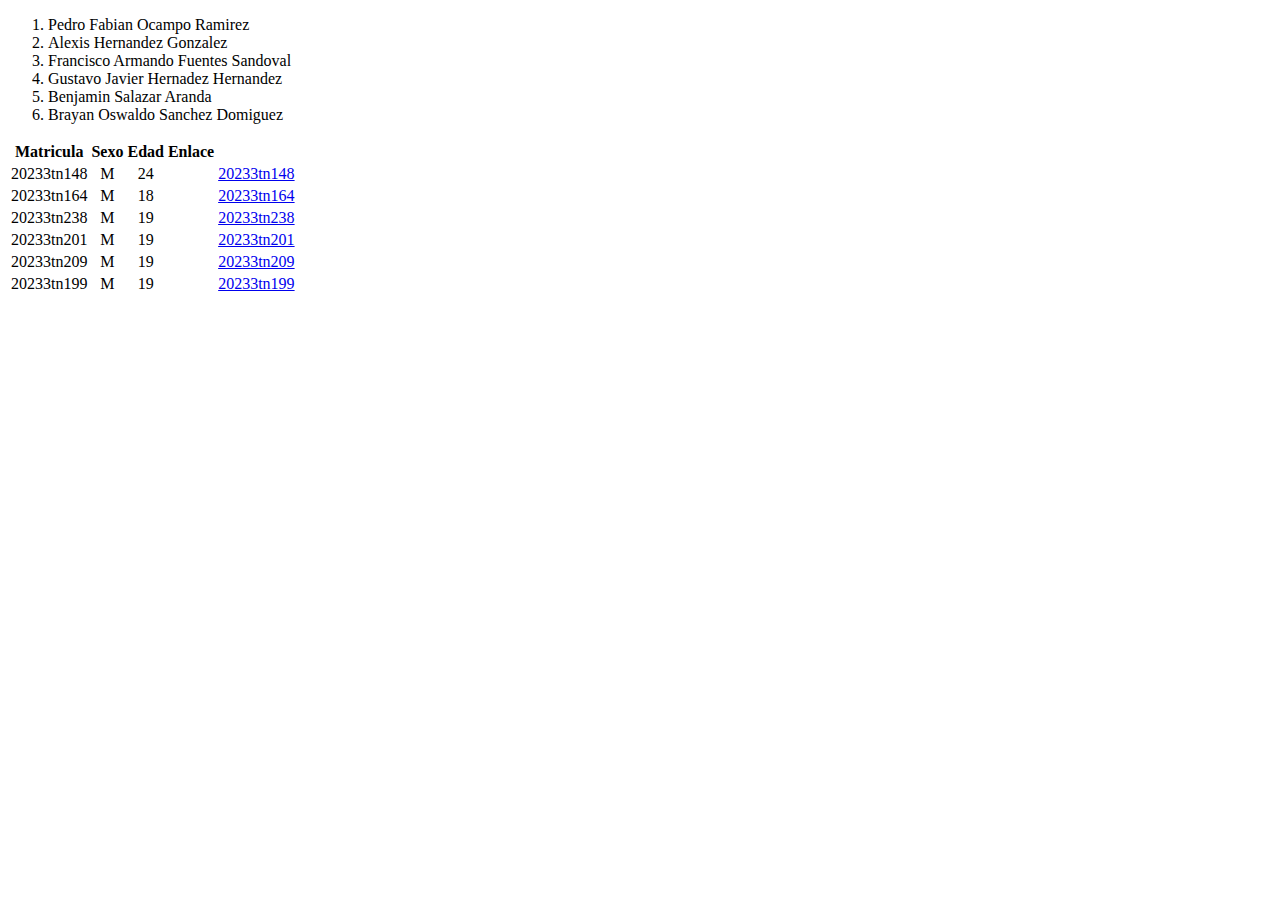
==== index.html @ ef7c1f0e "index" ====
<!DOCTYPE html>
<html lang="en">
<head>
    <meta charset="UTF-8">
    <meta name="viewport" content="width=device-width, initial-scale=1.0">
    <title>Divine Systems</title>
</head>
<body>
    <src img="logo.jpg" alt=""></src>
    <ol>
        <li>Pedro Fabian Ocampo Ramirez</li>
        <li>Alexis Hernandez Gonzalez</li>
        <li>Francisco Armando Fuentes Sandoval</li>
        <li>Gustavo Javier Hernadez Hernandez</li>
        <li>Benjamin Salazar Aranda</li>
        <li>Brayan Oswaldo Sanchez Domiguez</li>
    </ol>
    <table>
        <tr>
            <th align="center">Matricula</th>
            <th align="center">Sexo</th>
            <th align="center">Edad</th>
            <th align="center">Enlace</th>
        </tr>
        <tr>
            <td align="center">20233tn148</td>
            <td align="center">M</td>
            <td align="center">24</td>
            <td align="center"><a></a></td>
            <td align="center"><a href="INTEGRANTES/20233TN148">20233tn148</a></td>
        </tr>

        <tr>
            <td align="center">20233tn164</td>
            <td align="center">M</td>
            <td align="center">18</td>
            <td align="center"><a></a></td>
            <td align="center"><a href="INTEGRANTES/20233TN164">20233tn164</a></td>
        </tr>

        <tr>
            <td align="center">20233tn238</td>
            <td align="center">M</td>
            <td align="center">19</td>
            <td align="center"><a></a></td>
            <td align="center"><a href="INTEGRANTES/20233TN238">20233tn238</a></td>
        </tr>
        <tr>
            <td align="center">20233tn201</td>
            <td align="center">M</td>
            <td align="center">19</td>
            <td align="center"><a></a></td>
            <td align="center"><a href="INTEGRANTES/20233TN201">20233tn201</a></td>
        </tr>
        <tr>
            <td align="center">20233tn209</td>
            <td align="center">M</td>
            <td align="center">19</td>
            <td align="center"><a></a></td>
            <td align="center"><a href="INTEGRANTES/20233TN209">20233tn209</a></td>
        </tr>
        <tr>
            <td align="center">20233tn199</td>
            <td align="center">M</td>
            <td align="center">19</td>
            <td align="center"><a></a></td>
            <td align="center"><a href="INTEGRANTES/20233TN199">20233tn199</a></td>
        </tr>

    </table>
</body>
</html>
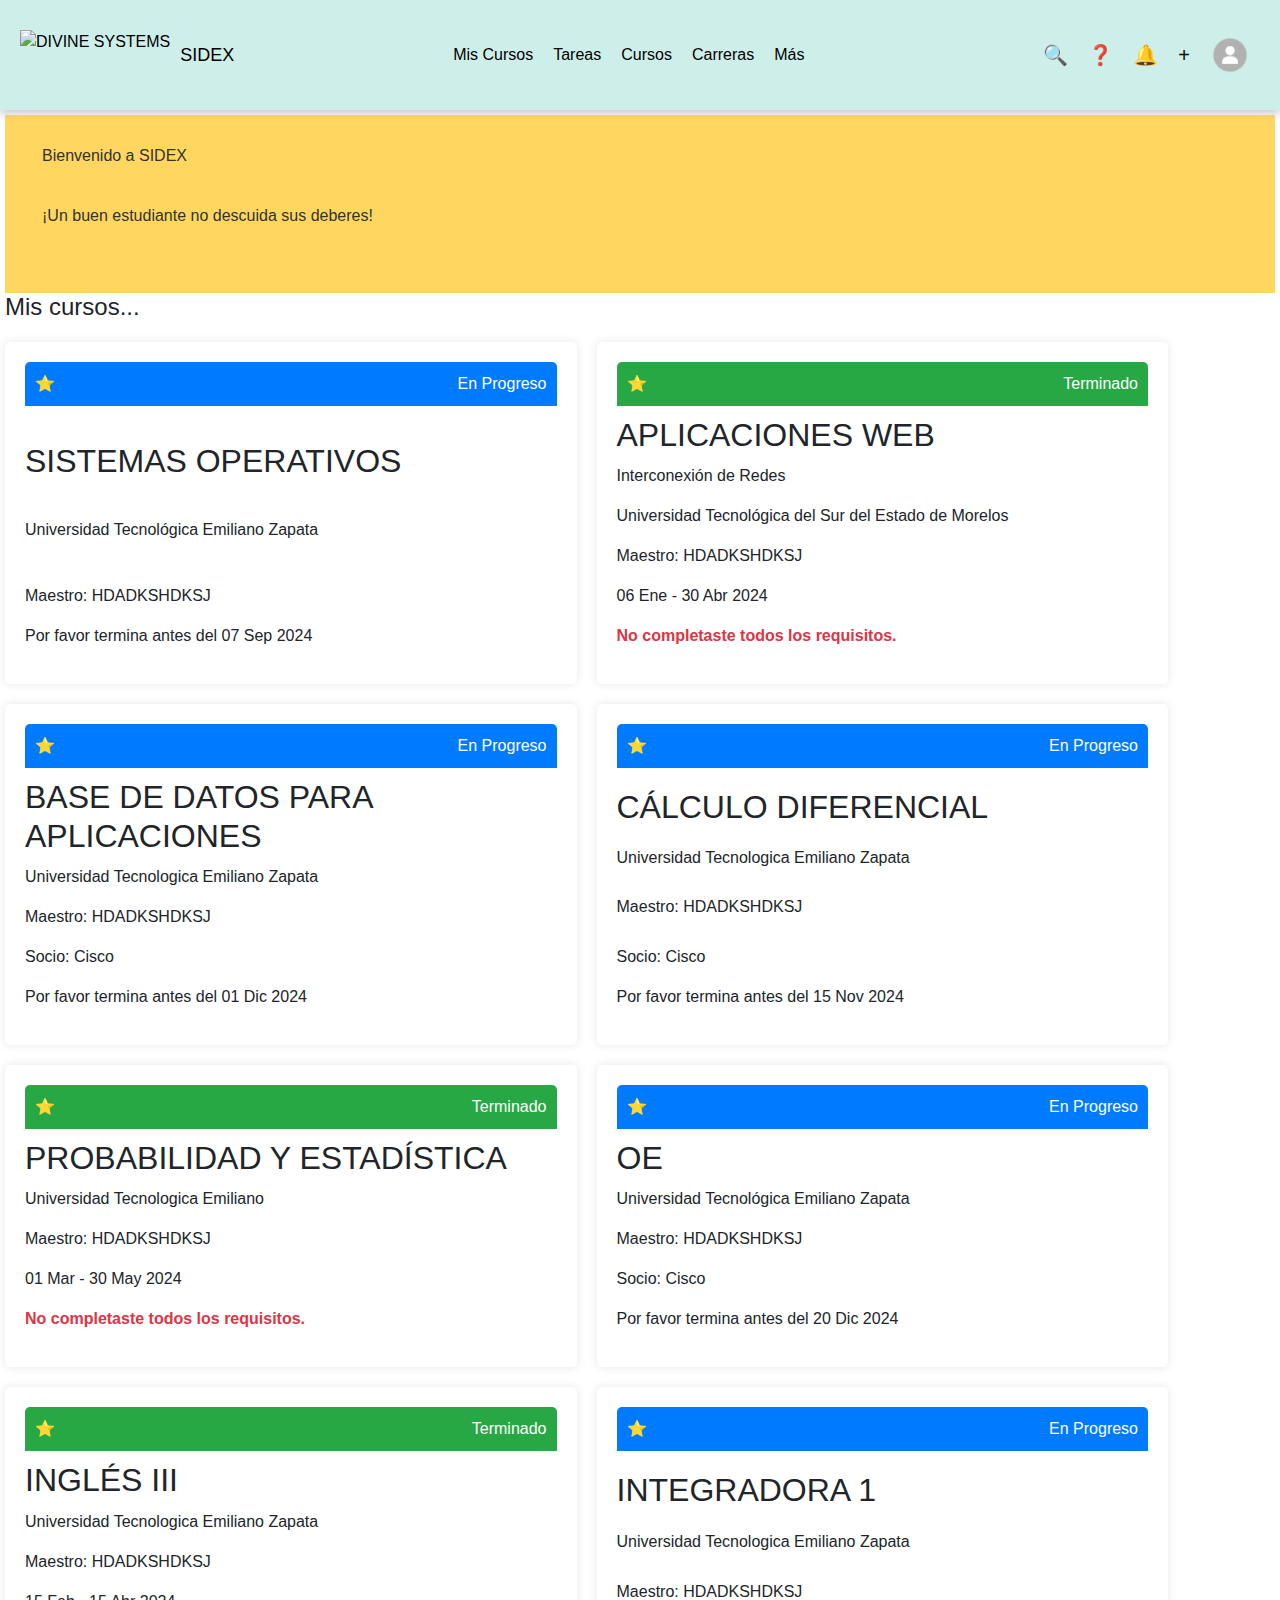
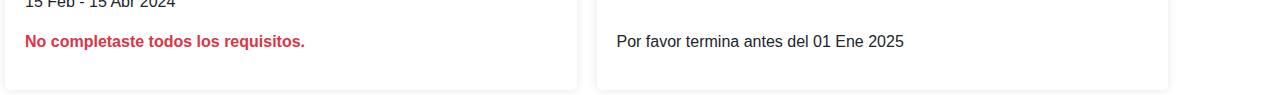
==== commit 075ade6d: "Divine Systems INDEX" ====
--- a/index.html
+++ b/index.html
@@ -1,72 +1,192 @@
-<!DOCTYPE html>
-<html lang="en">
-<head>
-    <meta charset="UTF-8">
-    <meta name="viewport" content="width=device-width, initial-scale=1.0">
-    <title>Divine Systems</title>
-</head>
-<body>
-    <src img="logo.jpg" alt=""></src>
-    <ol>
-        <li>Pedro Fabian Ocampo Ramirez</li>
-        <li>Alexis Hernandez Gonzalez</li>
-        <li>Francisco Armando Fuentes Sandoval</li>
-        <li>Gustavo Javier Hernadez Hernandez</li>
-        <li>Benjamin Salazar Aranda</li>
-        <li>Brayan Oswaldo Sanchez Domiguez</li>
-    </ol>
-    <table>
-        <tr>
-            <th align="center">Matricula</th>
-            <th align="center">Sexo</th>
-            <th align="center">Edad</th>
-            <th align="center">Enlace</th>
-        </tr>
-        <tr>
-            <td align="center">20233tn148</td>
-            <td align="center">M</td>
-            <td align="center">24</td>
-            <td align="center"><a></a></td>
-            <td align="center"><a href="INTEGRANTES/20233TN148">20233tn148</a></td>
-        </tr>
-
-        <tr>
-            <td align="center">20233tn164</td>
-            <td align="center">M</td>
-            <td align="center">18</td>
-            <td align="center"><a></a></td>
-            <td align="center"><a href="INTEGRANTES/20233TN164">20233tn164</a></td>
-        </tr>
-
-        <tr>
-            <td align="center">20233tn238</td>
-            <td align="center">M</td>
-            <td align="center">19</td>
-            <td align="center"><a></a></td>
-            <td align="center"><a href="INTEGRANTES/20233TN238">20233tn238</a></td>
-        </tr>
-        <tr>
-            <td align="center">20233tn201</td>
-            <td align="center">M</td>
-            <td align="center">19</td>
-            <td align="center"><a></a></td>
-            <td align="center"><a href="INTEGRANTES/20233TN201">20233tn201</a></td>
-        </tr>
-        <tr>
-            <td align="center">20233tn209</td>
-            <td align="center">M</td>
-            <td align="center">19</td>
-            <td align="center"><a></a></td>
-            <td align="center"><a href="INTEGRANTES/20233TN209">20233tn209</a></td>
-        </tr>
-        <tr>
-            <td align="center">20233tn199</td>
-            <td align="center">M</td>
-            <td align="center">19</td>
-            <td align="center"><a></a></td>
-            <td align="center"><a href="INTEGRANTES/20233TN199">20233tn199</a></td>
-        </tr>
-
-    </table>
-</body>
-</html>+<!DOCTYPE html>
+<html lang="es">
+<head>
+    <meta charset="UTF-8">
+    <meta name="viewport" content="width=device-width, initial-scale=1.0">
+    <title>SIDEX</title>
+    <link rel="stylesheet" href="CSS/bootstrap.css">
+    <link rel="stylesheet" href="CSS/index.css">
+
+</head>
+<body class="froid">
+    <header>
+        <div class="logo">
+            <img src="IMG/DIVINE-SYSTEMS-LOGO.png" alt="DIVINE SYSTEMS">
+            <span> SIDEX </span>
+        </div>
+        <nav>
+            <ul>
+                <li><a href="#">Mis Cursos</a></li>
+                <li><a href="#">Tareas</a></li>
+                <li><a href="#">Cursos</a></li>
+                <li><a href="#">Carreras</a></li>
+                <li><a href="#">Más</a></li>
+            </ul>
+        </nav>
+        <div class="right-section">
+            <span class="icon">🔍</span>
+            <span class="icon">❓</span>
+            <span class="icon">🔔</span>
+            <span id="add-class-btn-span" class="icon">+</span>
+            <div class="fotoPerfil">
+                <a href="configurar_perfil.html">
+                    <img src="IMG/PICTURE_PROFILE_DEFAULT.png" alt="Foto de perfil" class="user-info">
+                </a>
+            </div>
+        </div>
+    </header>
+    
+    <main>
+        <div class="notifications">
+            <div class="alert" id="netacad-maintenance">Bienvenido a SIDEX</div>
+            <div class="alert" id="skillsforall-maintenance">¡Un buen estudiante no descuida sus deberes!</div>
+            <div class="alert" id="current-date"></div>
+        </div>
+        <section class="learning">
+            <h1>Mis cursos...</h1>
+            <div class="cursos">
+                <div class="curso en-progreso">
+                    <div class="curso-header">
+                        <span class="star">⭐</span>
+                        <span class="status">En Progreso</span>
+                    </div>
+                    <h2>SISTEMAS OPERATIVOS</h2>
+                    <p>Universidad Tecnológica Emiliano Zapata</p>
+                    <div class="curso-content">
+                        <div class="curso-icon">
+
+                        </div>
+                        <div class="curso-details">
+                            <p>Maestro: HDADKSHDKSJ</p>
+                            <p>Por favor termina antes del 07 Sep 2024</p>
+                        </div>
+                    </div>
+                </div>
+                <div class="curso terminado">
+                    <div class="curso-header">
+                        <span class="star">⭐</span>
+                        <span class="status">Terminado</span>
+                    </div>
+                    <h2>APLICACIONES WEB</h2>
+                    <p>Interconexión de Redes</p>
+                    <p>Universidad Tecnológica del Sur del Estado de Morelos</p>
+                    <p>Maestro: HDADKSHDKSJ</p>
+                    <p>06 Ene - 30 Abr 2024</p>
+                    <p class="error">No completaste todos los requisitos.</p>
+                </div>
+                <!-- Curso 1 -->
+                <div class="curso en-progreso">
+                    <div class="curso-header">
+                        <span class="star">⭐</span>
+                        <span class="status">En Progreso</span>
+                    </div>
+                    <h2>BASE DE DATOS PARA APLICACIONES</h2>
+                    <p>Universidad Tecnologica Emiliano Zapata</p>
+                    <p>Maestro: HDADKSHDKSJ</p>
+                    <div class="curso-content">
+                        <div class="curso-icon">
+
+                        </div>
+                        <div class="curso-details">
+                            <p>Socio: Cisco</p>
+                            <p>Por favor termina antes del 01 Dic 2024</p>
+                        </div>
+                    </div>
+                </div>
+                <!-- Curso 2 -->
+                <div class="curso en-progreso">
+                    <div class="curso-header">
+                        <span class="star">⭐</span>
+                        <span class="status">En Progreso</span>
+                    </div>
+                    <h2>CÁLCULO DIFERENCIAL</h2>
+                    <p>Universidad Tecnologica Emiliano Zapata</p>
+                    <p>Maestro: HDADKSHDKSJ</p>
+                    <div class="curso-content">
+                        <div class="curso-icon">
+
+                        </div>
+                        <div class="curso-details">
+                            <p>Socio: Cisco</p>
+                            <p>Por favor termina antes del 15 Nov 2024</p>
+                        </div>
+                    </div>
+                </div>
+                <!-- Curso 3 -->
+                <div class="curso terminado">
+                    <div class="curso-header">
+                        <span class="star">⭐</span>
+                        <span class="status">Terminado</span>
+                    </div>
+                    <h2>PROBABILIDAD Y ESTADÍSTICA</h2>
+                    <p>Universidad Tecnologica Emiliano</p>
+                    <p>Maestro: HDADKSHDKSJ</p>
+                    <p>01 Mar - 30 May 2024</p>
+                    <p class="error">No completaste todos los requisitos.</p>
+                </div>
+                <!-- Curso 4 -->
+                <div class="curso en-progreso">
+                    <div class="curso-header">
+                        <span class="star">⭐</span>
+                        <span class="status">En Progreso</span>
+                    </div>
+                    <h2>OE</h2>
+                    <p>Universidad Tecnológica Emiliano Zapata</p>
+                    <p>Maestro: HDADKSHDKSJ</p>
+                    <div class="curso-content">
+                        <div class="curso-icon">
+
+                        </div>
+                        <div class="curso-details">
+                            <p>Socio: Cisco</p>
+                            <p>Por favor termina antes del 20 Dic 2024</p>
+                        </div>
+                    </div>
+                </div>
+                <!-- Curso 5 -->
+                <div class="curso terminado">
+                    <div class="curso-header">
+                        <span class="star">⭐</span>
+                        <span class="status">Terminado</span>
+                    </div>
+                    <h2>INGLÉS III</h2>
+                    <p>Universidad Tecnologica Emiliano Zapata</p>
+                    <p>Maestro: HDADKSHDKSJ</p>
+                    <p>15 Feb - 15 Abr 2024</p>
+                    <p class="error">No completaste todos los requisitos.</p>
+                </div>
+                <!-- Curso 6 -->
+                <div class="curso en-progreso">
+                    <div class="curso-header">
+                        <span class="star">⭐</span>
+                        <span class="status">En Progreso</span>
+                    </div>
+                    <h2>INTEGRADORA 1</h2>
+                    <p>Universidad Tecnologica Emiliano Zapata</p>
+                    <p>Maestro: HDADKSHDKSJ</p>
+                    <div class="curso-content">
+                        <div class="curso-icon">
+
+                        </div>
+                        <div class="curso-details">
+                            <p>Por favor termina antes del 01 Ene 2025</p>
+                        </div>
+                    </div>
+                </div>
+            </div>
+        </section>
+    </main>
+        
+    <!-- Ventana Modal -->
+    <div id="modal" class="modal">
+        <div class="modal-content">
+            <span class="close">&times;</span>
+            <h2>Agregar Clase</h2>
+            <input type="text" id="class-code" placeholder="Ingrese el código de la clase">
+            <button id="accept-btn">Aceptar</button>
+            <button id="cancel-btn">Cancelar</button>
+        </div>
+    </div>
+    <script src="JS/index.js"></script>
+</body>
+</html>
--- a/CSS/index.css
+++ b/CSS/index.css
@@ -0,0 +1,229 @@
+body {
+    font-family: Arial, sans-serif;
+    margin: 0;
+    padding: 0;
+    background-color: #ffffff;
+}
+
+header {
+    background-color: #ceefe9;
+    color: rgb(0, 0, 0);
+    display: flex;
+    justify-content: space-between;
+    align-items: center;
+    padding: 30px 20px;
+    box-shadow: 0 4px 8px rgba(0, 0, 0, 0.2); /* Sombra añadida */
+}
+
+header .logo {
+    display: flex;
+    align-items: center;
+}
+
+header .logo img {
+    height: 50px;
+    margin-right: 10px;
+}
+
+header .fotoPerfil img {
+    height: 50px;
+    margin-right: 10px;
+}
+
+header .logo span {
+    font-size: 18px;
+    font-weight: sans-serif;
+    color: #000000; /* Cambiado a negro para mejor visibilidad */
+}
+
+header nav ul {
+    list-style: none;
+    margin: 0;
+    padding: 0;
+    display: flex;
+}
+
+header nav ul li {
+    margin-right: 20px;
+}
+
+header nav ul li a {
+    color: #000000; /* Cambiado a negro para mejor visibilidad */
+    text-decoration: none;
+    font-size: 16px;
+}
+
+header .right-section {
+    display: flex;
+    align-items: center;
+}
+
+header .right-section .icon {
+    font-size: 20px;
+    margin-right: 20px;
+    cursor: pointer;
+}
+
+header .right-section .user-info {
+    height: 40px;
+    width: 40px;
+    border-radius: 50%;
+    cursor: pointer;
+    transition: transform 0.3s;
+}
+
+header .right-section .user-info:hover {
+    transform: scale(1.1);
+}
+
+.notifications {
+    padding: 10px 20px;
+    background-color: #ffc107a4;
+    color: #333;
+}
+
+.notifications .alert {
+    margin: 2px 0;
+}
+
+main {
+    padding: 5px;
+}
+
+.learning h1 {
+    font-size: 24px;
+    margin-bottom: 20px;
+}
+
+.cursos {
+    display: flex;
+    gap: 20px;
+    flex-wrap: wrap;
+}
+
+.curso {
+    background-color: white;
+    padding: 20px;
+    border-radius: 5px;
+    box-shadow: 0 0 10px rgba(0, 0, 0, 0.1);
+    width: 45%;
+    display: flex;
+    flex-direction: column;
+    justify-content: space-between;
+    transition: transform 0.3s, box-shadow 0.3s; /* Añadida la transición */
+}
+
+.curso:hover {
+    transform: scale(1.05); /* Agrandar ligeramente */
+    box-shadow: 0 10px 20px rgba(0, 0, 0, 0.2); /* Sombra añadida */
+}
+
+.curso-header {
+    display: flex;
+    justify-content: space-between;
+    align-items: center;
+    padding: 10px;
+    color: white;
+    border-radius: 5px 5px 0 0;
+}
+
+.curso.en-progreso .curso-header {
+    background-color: #007bff; /* Azul para cursos en progreso */
+}
+
+.curso.terminado .curso-header {
+    background-color: #28a745; /* Verde para cursos terminados exitosamente */
+}
+
+.curso.incompleto .curso-header {
+    background-color: #dc3545; /* Rojo para cursos terminados de manera incompleta */
+}
+
+.curso h2 {
+    margin: 10px 0;
+}
+
+.curso-content {
+    display: flex;
+    align-items: center;
+}
+
+.curso-icon img {
+    height: 80px;
+    width: 80px;
+    margin-right: 20px;
+}
+
+.curso-details {
+    display: flex;
+    flex-direction: column;
+}
+
+.curso .error {
+    color: #dc3545;
+    font-weight: bold;
+}
+
+/* Estilo para la ventana modal */
+.modal {
+    display: none; /* La ventana modal está oculta por defecto */
+    position: fixed;
+    z-index: 1;
+    left: 0;
+    top: 0;
+    width: 100%;
+    height: 100%;
+    overflow: auto;
+    background-color: rgba(0, 0, 0, 0.5); /* Fondo semitransparente */
+    backdrop-filter: blur(5px); /* Aplicar efecto de desenfoque */
+    justify-content: center;
+    align-items: center;
+}
+
+/* Contenedor de la ventana modal */
+.modal-content {
+    background-color: #fefefe;
+    padding: 20px;
+    border: 1px solid #888;
+    max-width: 80%; /* Ancho máximo */
+    max-height: 80%; /* Altura máxima */
+    border-radius: 8px;
+    box-shadow: 0 4px 8px rgba(0, 0, 0, 0.1); /* Sombra */
+}
+
+/* Estilo para el botón de cancelar */
+#cancel-btn {
+    background-color: #f44336; /* Color rojo */
+    color: white;
+    padding: 10px 20px;
+    margin-right: 10px;
+    border: none;
+    border-radius: 4px;
+    cursor: pointer;
+}
+
+/* Estilo para el botón de aceptar */
+#accept-btn {
+    background-color: #4caf50; /* Color verde */
+    color: white;
+    padding: 10px 20px;
+    border: none;
+    border-radius: 4px;
+    cursor: pointer;
+}
+
+/* Media query para dispositivos con ancho de pantalla menor a 768px */
+@media screen and (max-width: 768px) {
+    .froid {
+        padding: 10px;
+    }
+
+    .cursos {
+        flex-direction: column;
+        align-items: center;
+    }
+
+    .curso {
+        width: 100%;
+    }
+}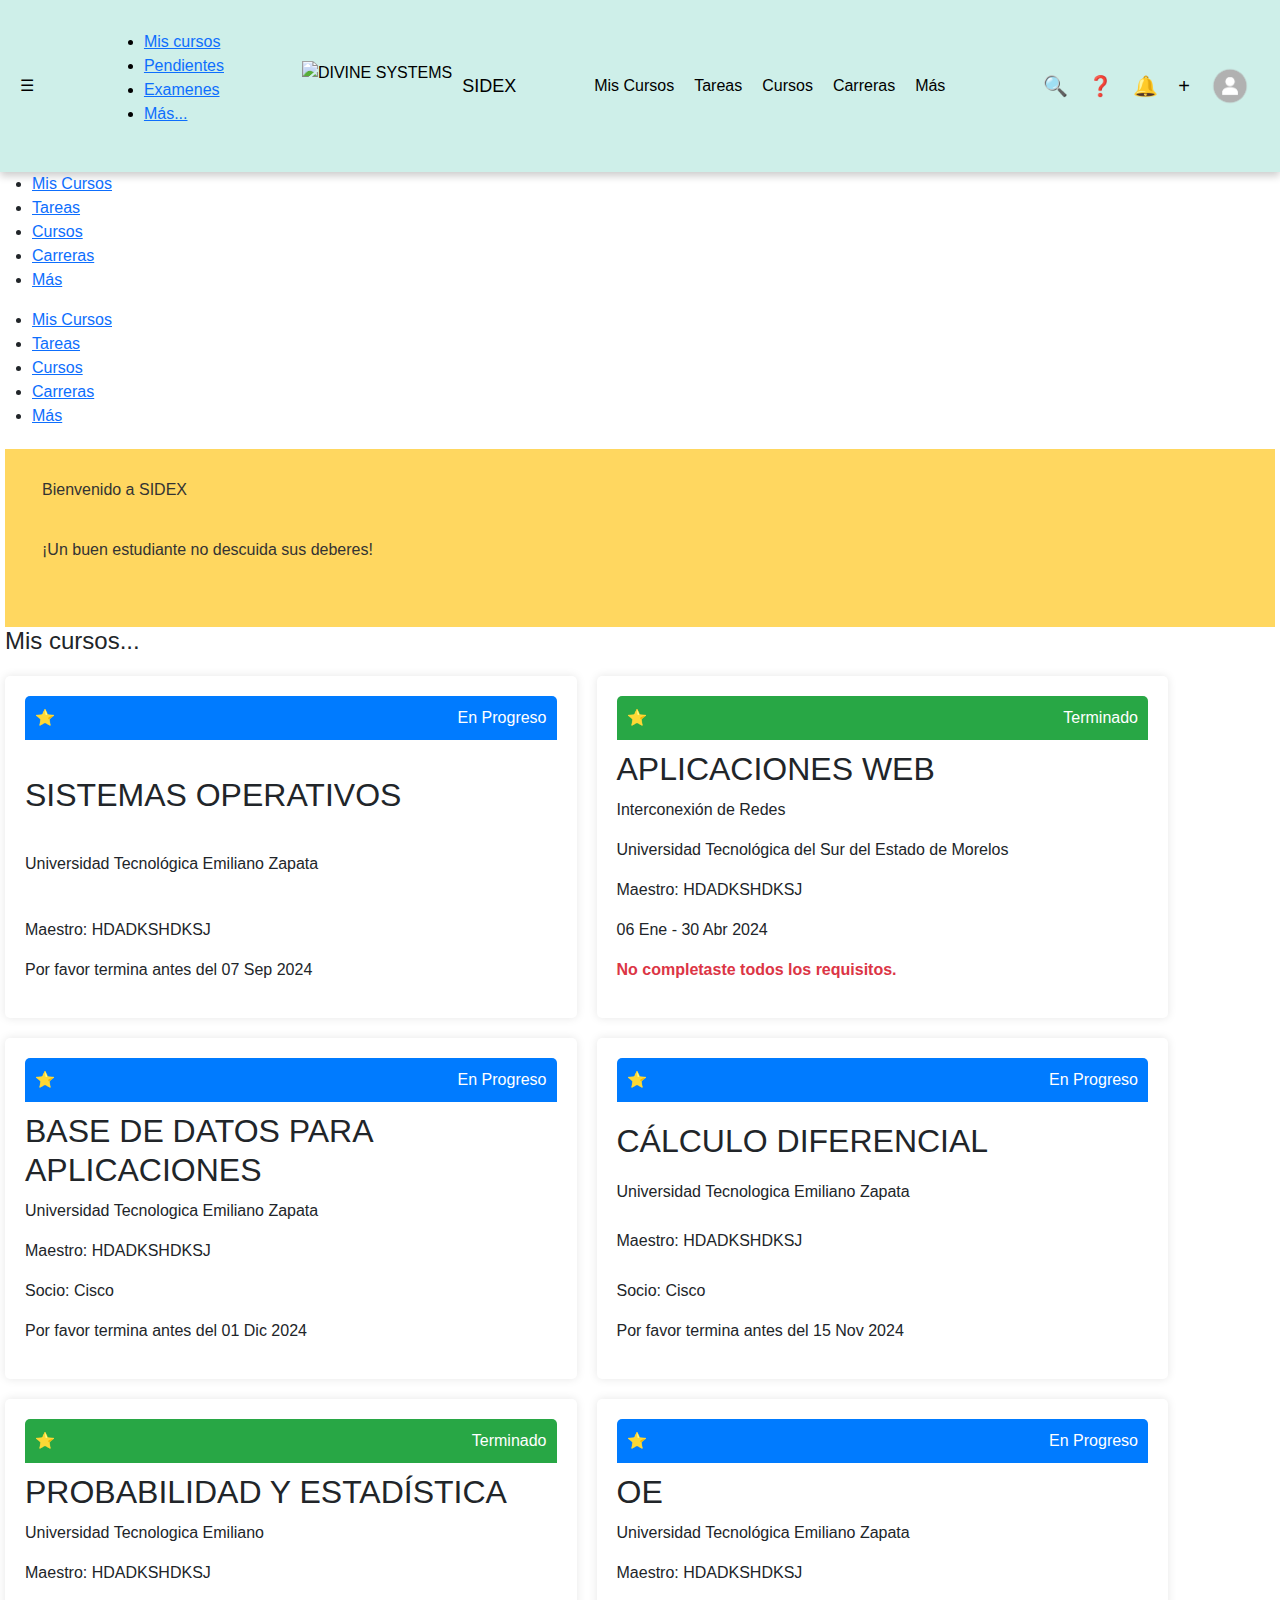
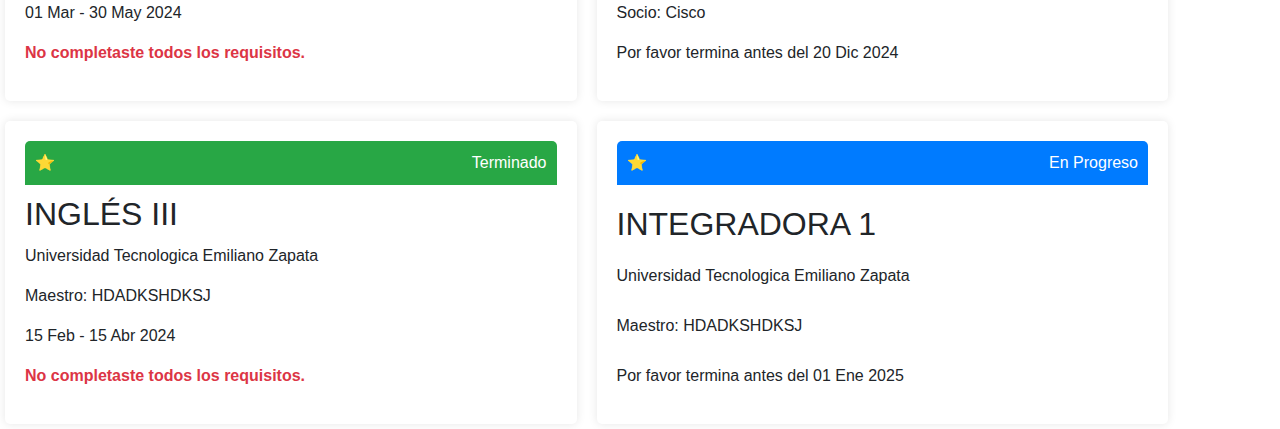
==== commit 6c15ecdb: "Actualización Alexis - INDEX, Login, User Configure" ====
--- a/index.html
+++ b/index.html
@@ -10,6 +10,16 @@
 </head>
 <body class="froid">
     <header>
+        <div id="hamburger-menu">☰</div>
+        <div id="sidebar" class="sidebar">
+            <ul>
+                <li><a href="#">Mis cursos</a></li>
+                <li><a href="#">Pendientes</a></li>
+                <li><a href="#">Examenes</a></li>
+                <li><a href="#">Más...</a></li>
+            </ul>
+        </div>
+        
         <div class="logo">
             <img src="IMG/DIVINE-SYSTEMS-LOGO.png" alt="DIVINE SYSTEMS">
             <span> SIDEX </span>
@@ -35,6 +45,26 @@
             </div>
         </div>
     </header>
+    <div class="sidebar" id="sidebar">
+        <ul>
+            <li><a href="#">Mis Cursos</a></li>
+            <li><a href="#">Tareas</a></li>
+            <li><a href="#">Cursos</a></li>
+            <li><a href="#">Carreras</a></li>
+            <li><a href="#">Más</a></li>
+        </ul>
+    </div>
+    </header>
+        <div class="sidebar" id="sidebar">
+            <ul>
+                <li><a href="#">Mis Cursos</a></li>
+                <li><a href="#">Tareas</a></li>
+                <li><a href="#">Cursos</a></li>
+                <li><a href="#">Carreras</a></li>
+                <li><a href="#">Más</a></li>
+            </ul>
+        </div>
+    </header>
     
     <main>
         <div class="notifications">
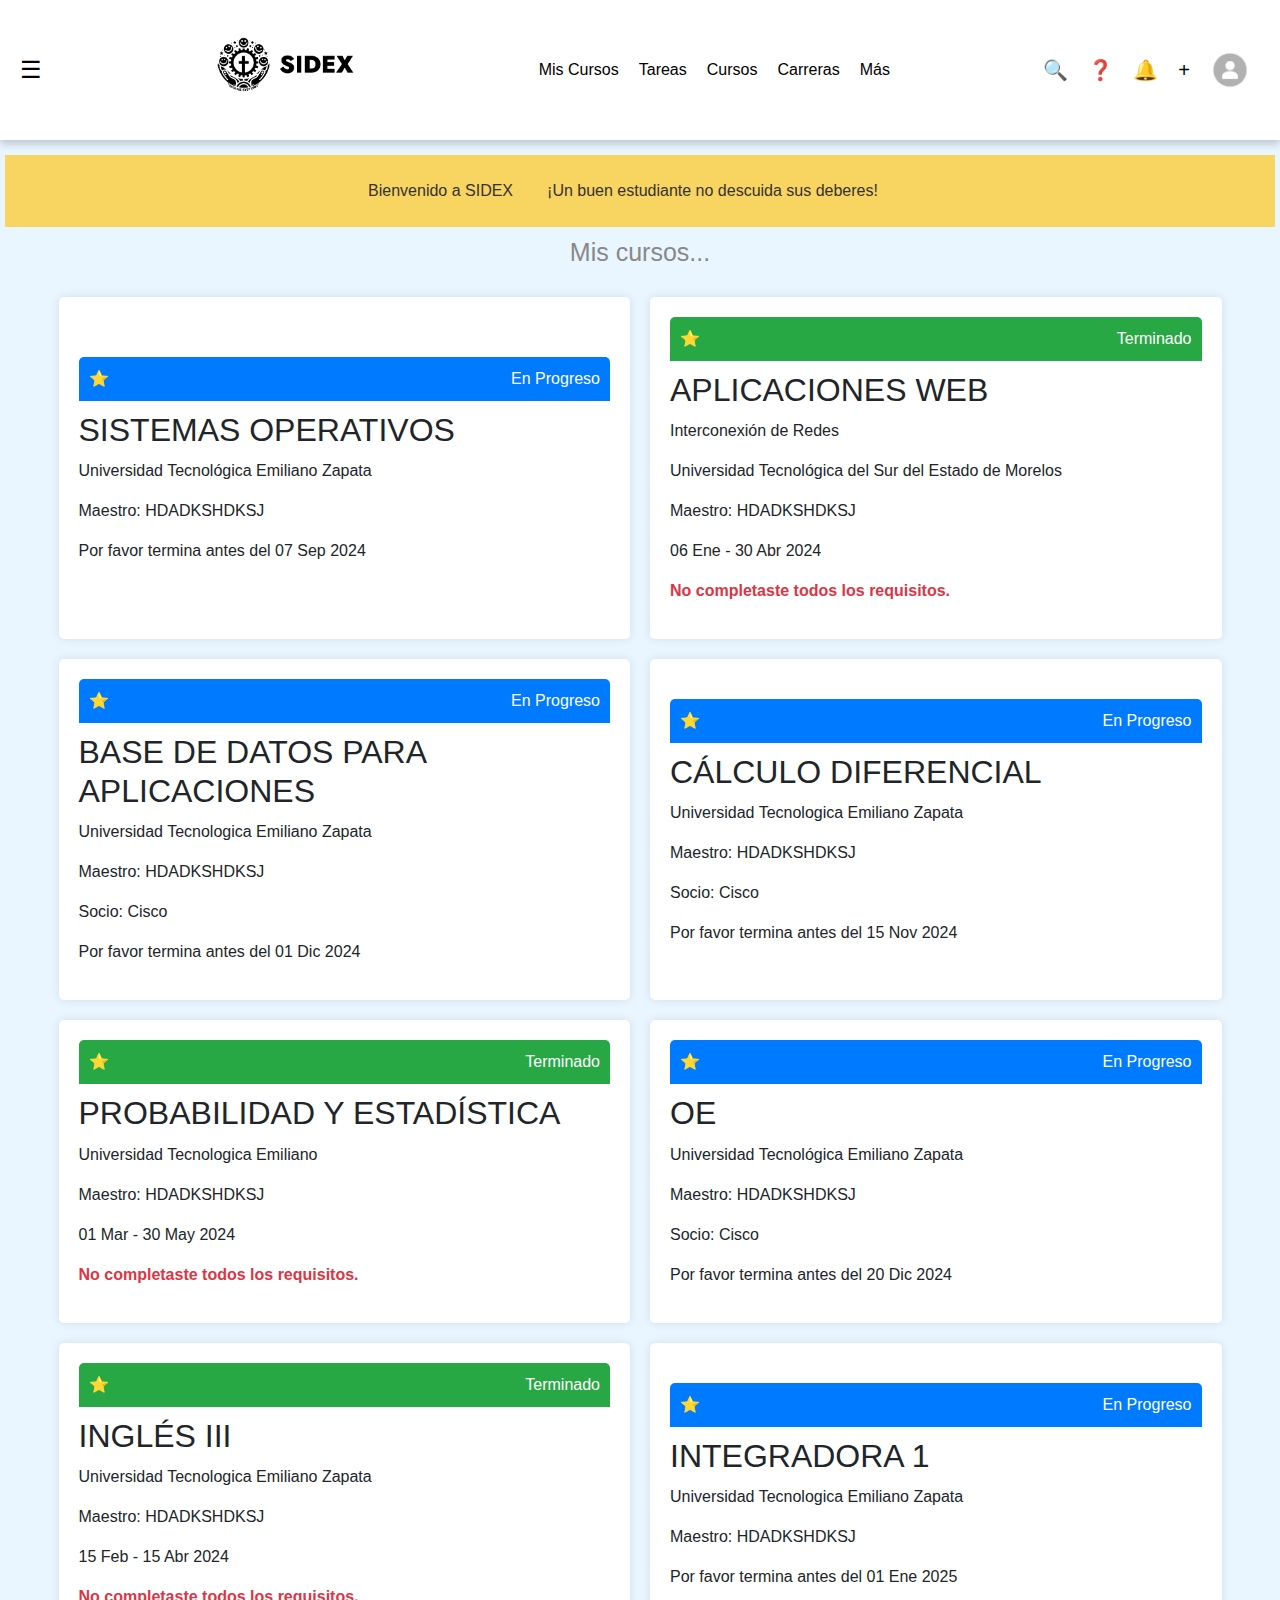
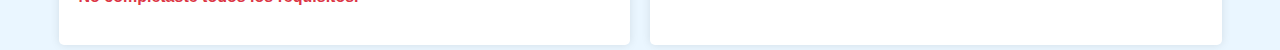
==== commit 644f5ed6: "Actualizacion 24 de junio" ====
--- a/index.html
+++ b/index.html
@@ -21,8 +21,7 @@
         </div>
         
         <div class="logo">
-            <img src="IMG/DIVINE-SYSTEMS-LOGO.png" alt="DIVINE SYSTEMS">
-            <span> SIDEX </span>
+            <img id="logoDIVINESYSTEMS" src="IMG/LOGO SIDEX by DIVINE SYSTEMS.png" alt="DIVINE SYSTEMS">
         </div>
         <nav>
             <ul>
--- a/CSS/index.css
+++ b/CSS/index.css
@@ -2,11 +2,11 @@
     font-family: Arial, sans-serif;
     margin: 0;
     padding: 0;
+    background-color: #eaf6ff;
+}
+
+header {
     background-color: #ffffff;
-}
-
-header {
-    background-color: #ceefe9;
     color: rgb(0, 0, 0);
     display: flex;
     justify-content: space-between;
@@ -21,8 +21,8 @@
 }
 
 header .logo img {
-    height: 50px;
-    margin-right: 10px;
+    height: 80px;
+    margin-right: 20px;
 }
 
 header .fotoPerfil img {
@@ -72,18 +72,99 @@
     transition: transform 0.3s;
 }
 
+#hamburger-menu {
+    font-size: 24px;
+    text-shadow: #000000;
+    cursor: pointer;
+    margin-right: 10px;
+}
+
+.hamburger-menu {
+    display: none;
+    flex-direction: column;
+    cursor: pointer;
+    justify-content: center;
+    margin-right: 1px; /* Espacio entre el menú de hamburguesa y el logo */
+}
+
+.hamburger-menu .bar {
+    width: 25px;
+    height: 5px;
+    background-color: #000000;
+    box-shadow: #000000;
+    margin: 4px 0;
+    transition: 0.4s;
+}
+.sidebar {
+    height: 100%;
+    width: 250px;
+    position: fixed;
+    top: 0;
+    left: -250px;
+    background-color: #000000;
+    overflow-x: hidden;
+    transition: left 0.5s; /* Transición suave */
+    padding-top: 60px;
+    z-index: 2;
+}
+
+.sidebar ul {
+    list-style-type: none;
+    padding: 0;
+}
+
+.sidebar ul li {
+    padding: 8px 8px 8px 32px;
+    text-decoration: none;
+    font-size: 25px;
+    color: #818181;
+    display: block;
+    transition: 0.3s;
+}
+
+.sidebar ul li:hover {
+    color: #f1f1f1;
+}
+
+.sidebar ul li a {
+    color: #818181;
+    text-decoration: none;
+    display: block;
+}
+
+.sidebar ul li a:hover {
+    color: #f1f1f1;
+}
+
+/* Mostrar el menú de hamburguesa en pantallas pequeñas */
+@media screen and (max-width: 768px) {
+    .hamburger-menu {
+        display: flex;
+    }
+
+    nav {
+        display: none;
+    }
+}
+
+
 header .right-section .user-info:hover {
     transform: scale(1.1);
 }
 
 .notifications {
-    padding: 10px 20px;
+    padding: 5px 10px;
     background-color: #ffc107a4;
     color: #333;
+    display: flex;
+    justify-content: center;
+    align-items: center;
+    margin: 10px 0; /* Reducir espacio de margen */
 }
 
 .notifications .alert {
     margin: 2px 0;
+    text-align: center; /* Asegurar que el texto esté centrado */
 }
 
 main {
@@ -91,12 +172,16 @@
 }
 
 .learning h1 {
-    font-size: 24px;
-    margin-bottom: 20px;
+    font-size: 25px;
+    margin-bottom: 30px;
+    color: #888;
+    display: flex;
+    justify-content: center;
 }
 
 .cursos {
     display: flex;
+    justify-content: center;
     gap: 20px;
     flex-wrap: wrap;
 }
@@ -109,7 +194,7 @@
     width: 45%;
     display: flex;
     flex-direction: column;
-    justify-content: space-between;
+    justify-content: center;
     transition: transform 0.3s, box-shadow 0.3s; /* Añadida la transición */
 }
 
@@ -178,6 +263,7 @@
     backdrop-filter: blur(5px); /* Aplicar efecto de desenfoque */
     justify-content: center;
     align-items: center;
+    justify-content: center;
 }
 
 /* Contenedor de la ventana modal */
@@ -185,8 +271,8 @@
     background-color: #fefefe;
     padding: 20px;
     border: 1px solid #888;
-    max-width: 80%; /* Ancho máximo */
-    max-height: 80%; /* Altura máxima */
+    max-width: 30%; /* Ancho máximo */
+    max-height: 90%; /* Altura máxima */
     border-radius: 8px;
     box-shadow: 0 4px 8px rgba(0, 0, 0, 0.1); /* Sombra */
 }
@@ -226,4 +312,5 @@
     .curso {
         width: 100%;
     }
-}+}
+
